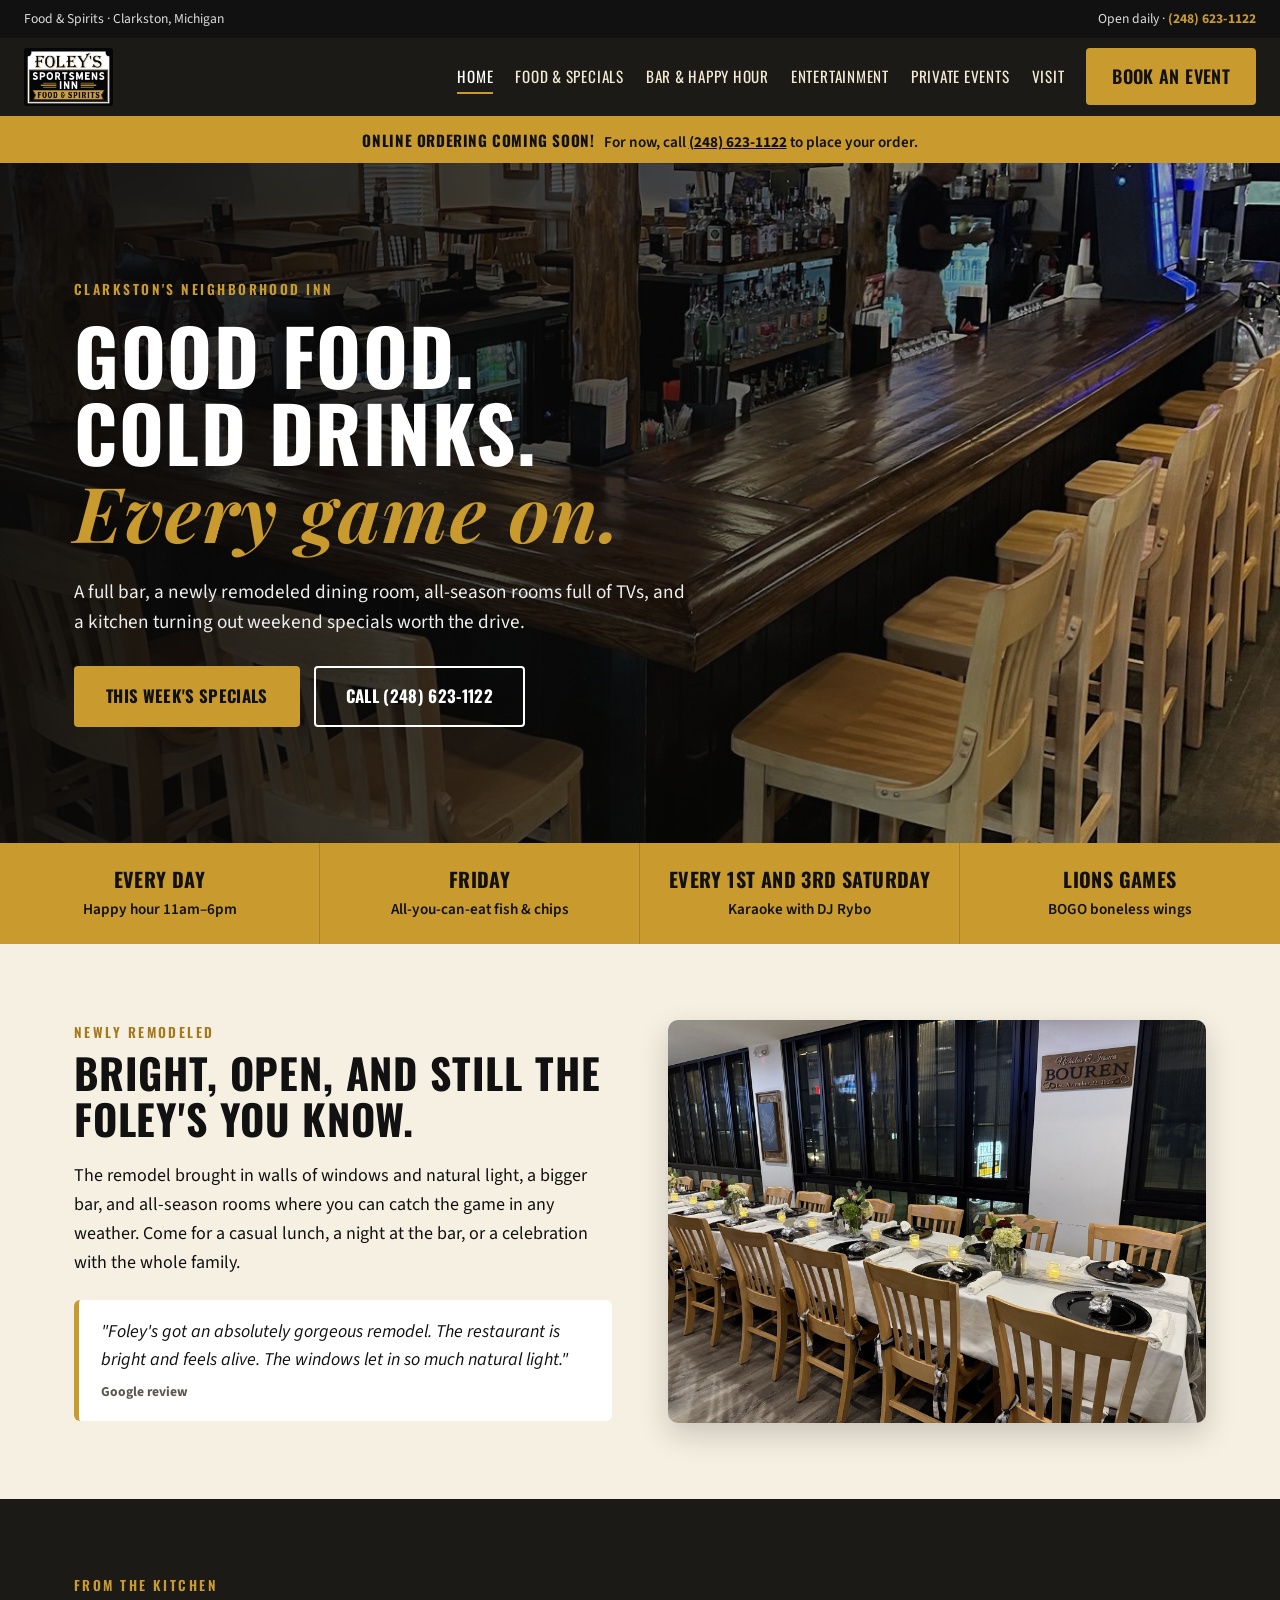
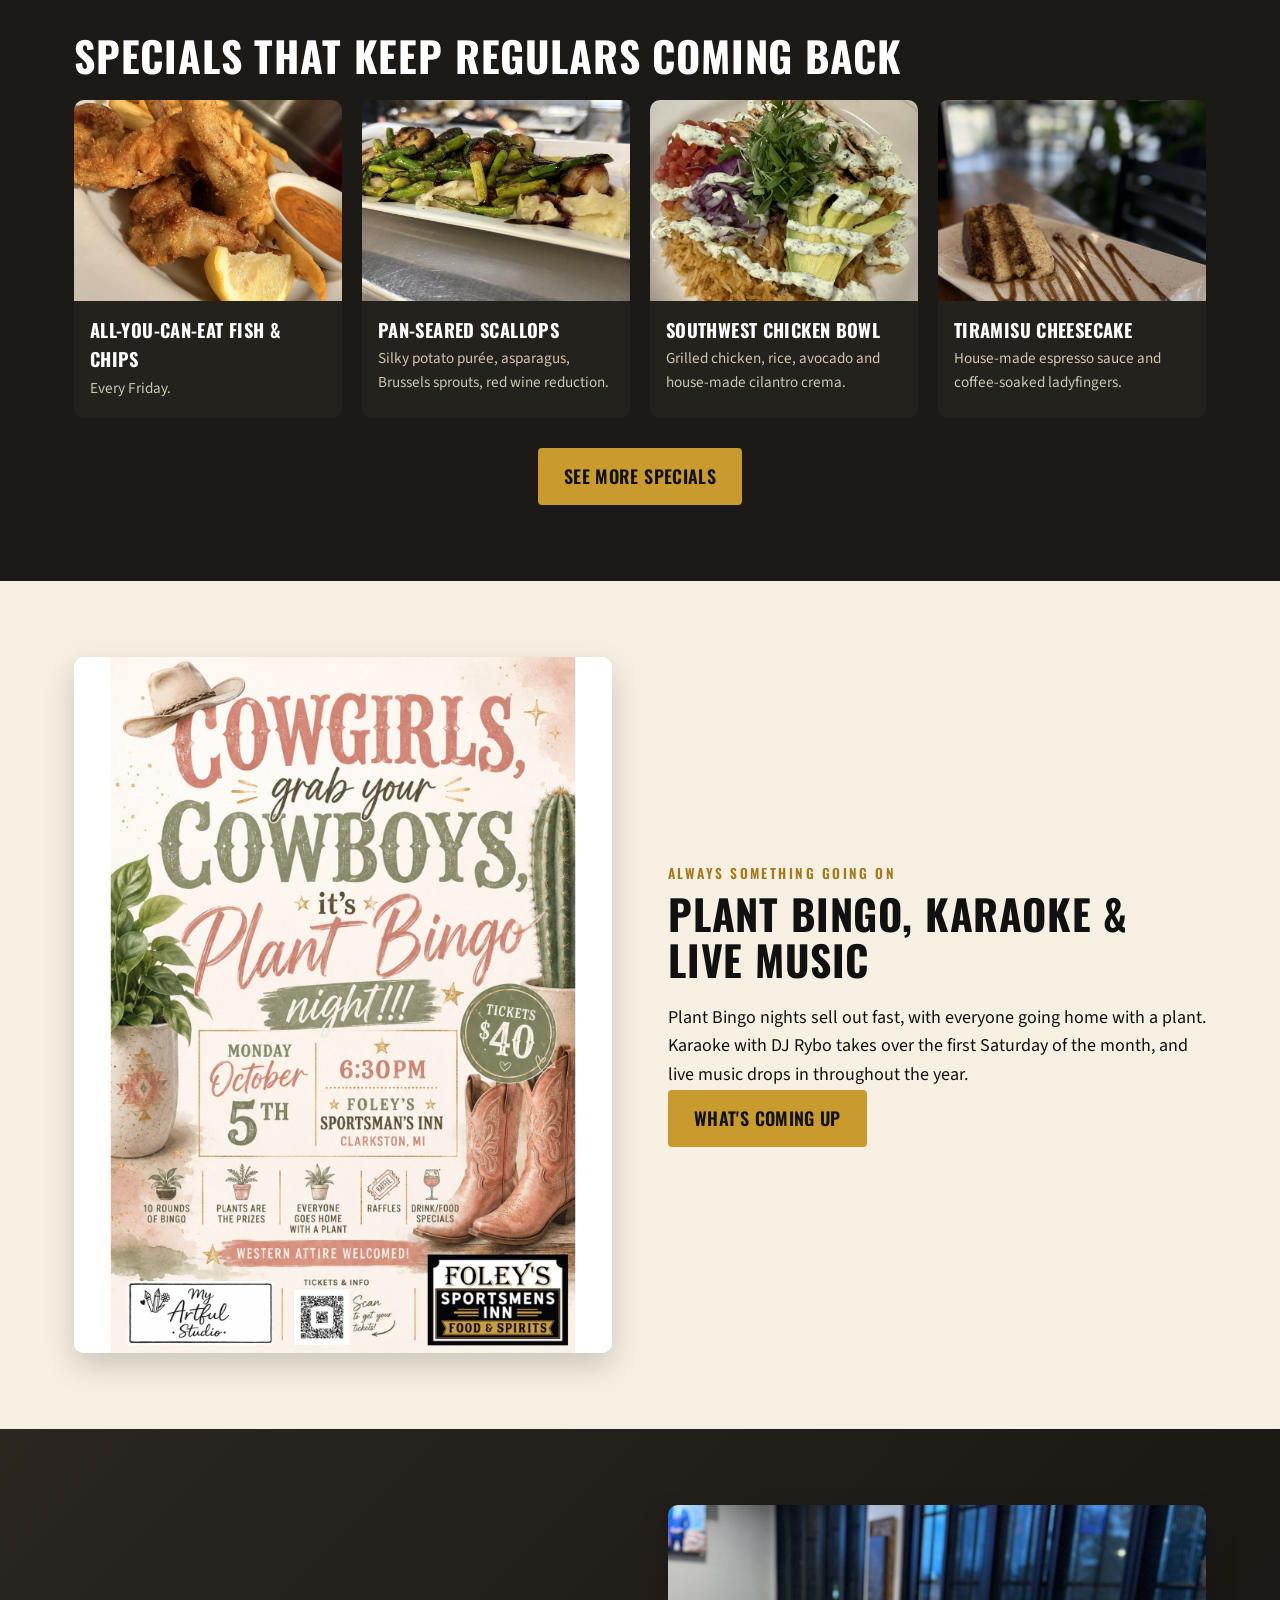
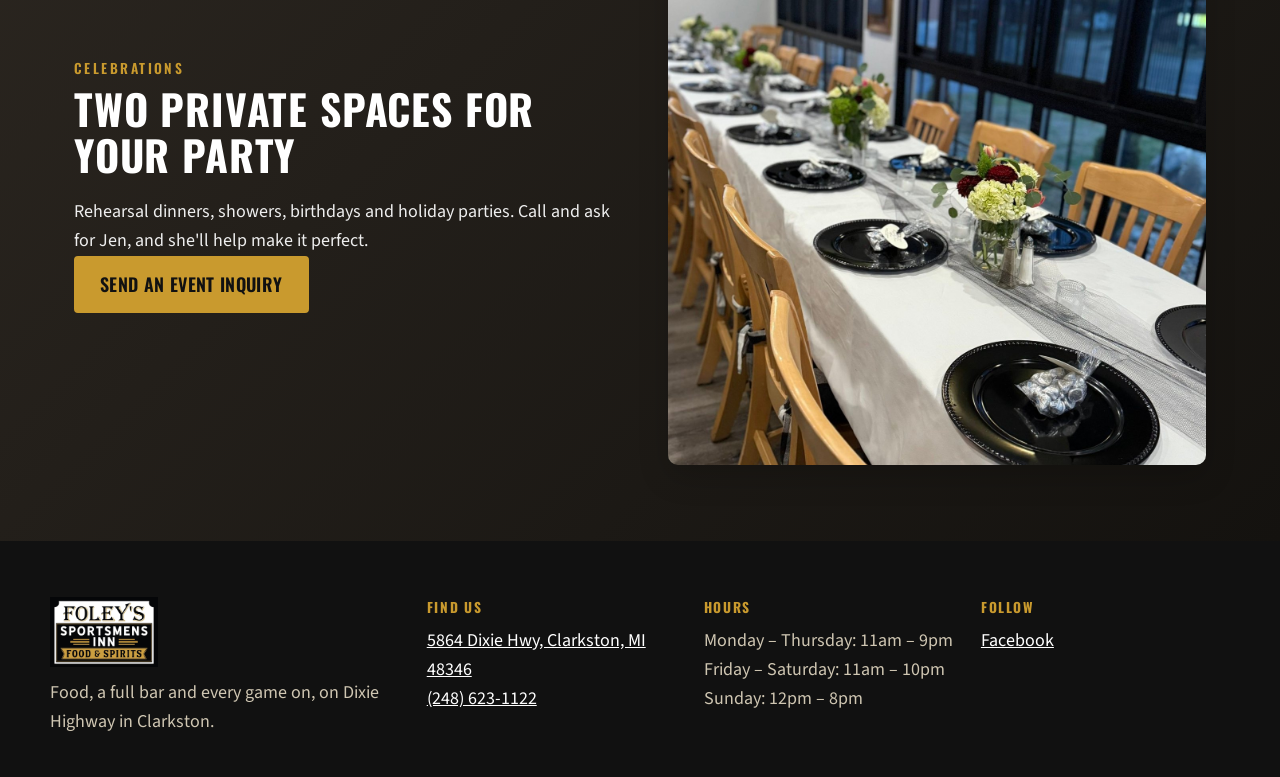
==== site/index.html @ 955fa4b8 "Foley's Sportsmens Inn website" ====
<!doctype html><html lang="en"><head><meta charset="utf-8"><meta name="viewport" content="width=device-width,initial-scale=1">
<title>Foley's Sportsmens Inn · Food & Spirits in Clarkston, MI</title><meta name="description" content="Full bar, daily happy hour, weekly specials, Friday all-you-can-eat fish & chips, private party rooms. 5864 Dixie Hwy, Clarkston.">
<link rel="preconnect" href="https://fonts.googleapis.com"><link rel="preconnect" href="https://fonts.gstatic.com" crossorigin>
<link href="https://fonts.googleapis.com/css2?family=Oswald:wght@500;600;700&family=Playfair+Display:ital,wght@1,600&family=Source+Sans+3:wght@400;600;700&display=swap" rel="stylesheet">
<link rel="stylesheet" href="styles.css"><link rel="icon" href="images/logo.jpg">
<script type="application/ld+json">{"@context":"https://schema.org","@type":"BarOrPub","name":"Foley's Sportsmens Inn","telephone":"+1-248-623-1122",
"address":{"@type":"PostalAddress","streetAddress":"5864 Dixie Hwy","addressLocality":"Clarkston","addressRegion":"MI","postalCode":"48346"},
"openingHours":["Mo-Th 11:00-21:00","Fr-Sa 11:00-22:00","Su 12:00-20:00"],"servesCuisine":["American","Bar food"],"sameAs":["https://www.facebook.com/sportsmensgreatnorthern/"]}</script></head><body>
<div class="topbar"><span>Food & Spirits · Clarkston, Michigan</span><span>Open daily · <a href="tel:+12486231122">(248) 623-1122</a></span></div>
<header class="hdr"><a class="brand" href="index.html"><img src="images/logo.jpg" alt="Foley's Sportsmens Inn Food & Spirits logo"></a>
<button class="burger" aria-label="Menu" aria-expanded="false" onclick="this.parentElement.classList.toggle('open')"><span></span><span></span><span></span></button>
<nav><a href="index.html" class=on>Home</a><a href="menu.html">Food & Specials</a><a href="bar.html">Bar & Happy Hour</a><a href="events.html">Entertainment</a><a href="parties.html">Private Events</a><a href="visit.html">Visit</a><a class="btn" href="parties.html#inquire">Book an Event</a></nav></header>
<div class="soon"><b>Online ordering coming soon!</b> For now, call <a href="tel:+12486231122">(248) 623-1122</a> to place your order.</div>
<main>
<section class="hero" style="background-image:url(images/bar.jpg)"><div class="hero-in">
<p class="kicker">Clarkston's neighborhood inn</p>
<h1>Good food.<br>Cold drinks.<br><em>Every game on.</em></h1>
<p class="lede">A full bar, a newly remodeled dining room, all-season rooms full of TVs, and a kitchen turning out weekend specials worth the drive.</p>
<div class="ctas"><a class="btn big" href="menu.html">This week's specials</a><a class="btn line big" href="tel:+12486231122">Call (248) 623-1122</a></div></div></section>

<section class="ticker"><div><b>Every day</b><span>Happy hour 11am–6pm</span></div><div><b>Friday</b><span>All-you-can-eat fish & chips</span></div><div><b>Every 1st and 3rd Saturday</b><span>Karaoke with DJ Rybo</span></div><div><b>Lions games</b><span>BOGO boneless wings</span></div></section>

<section class="wrap split"><div>
<p class="kicker">Newly remodeled</p><h2>Bright, open, and still the Foley's you know.</h2>
<p>The remodel brought in walls of windows and natural light, a bigger bar, and all-season rooms where you can catch the game in any weather. Come for a casual lunch, a night at the bar, or a celebration with the whole family.</p>
<blockquote>"Foley's got an absolutely gorgeous remodel. The restaurant is bright and feels alive. The windows let in so much natural light."<cite>Google review</cite></blockquote>
</div><figure><img src="images/banquet.jpg" alt="The bright dining room set for an event" loading="lazy"></figure></section>

<section class="dark"><div class="wrap"><p class="kicker">From the kitchen</p><h2>Specials that keep regulars coming back</h2>
<div class="cards">
<div class="card"><img src="images/fish-chips.jpg" alt="Fish and chips" loading="lazy"><h3>All-You-Can-Eat Fish & Chips</h3><p>Every Friday.</p></div>
<div class="card"><img src="images/scallops.jpg" alt="Pan seared scallops with asparagus" loading="lazy"><h3>Pan-Seared Scallops</h3><p>Silky potato purée, asparagus, Brussels sprouts, red wine reduction.</p></div>
<div class="card"><img src="images/sw-bowl.jpg" alt="Southwest chicken bowl" loading="lazy"><h3>Southwest Chicken Bowl</h3><p>Grilled chicken, rice, avocado and house-made cilantro crema.</p></div>
<div class="card"><img src="images/cheesecake.jpg" alt="Tiramisu cheesecake" loading="lazy"><h3>Tiramisu Cheesecake</h3><p>House-made espresso sauce and coffee-soaked ladyfingers.</p></div>
</div><p class="center"><a class="btn" href="menu.html">See more specials</a></p></div></section>

<section class="wrap split rev"><figure class="flyer"><img src="images/plant-bingo.jpg" alt="Plant Bingo night flyer" loading="lazy"></figure><div>
<p class="kicker">Always something going on</p><h2>Plant Bingo, karaoke & live music</h2>
<p>Plant Bingo nights sell out fast, with everyone going home with a plant. Karaoke with DJ Rybo takes over the first Saturday of the month, and live music drops in throughout the year.</p>
<a class="btn" href="events.html">What's coming up</a></div></section>

<section class="band"><div class="wrap split"><div>
<p class="kicker gold">Celebrations</p><h2>Two private spaces for your party</h2>
<p>Rehearsal dinners, showers, birthdays and holiday parties. Call and ask for Jen, and she'll help make it perfect.</p>
<a class="btn gold" href="parties.html#inquire">Send an event inquiry</a></div>
<figure><img src="images/table-set.jpg" alt="A long table set for a private party" loading="lazy"></figure></div></section>
</main>
<footer class="ftr"><div class="fwrap">
<div><img class="flogo" src="images/logo.jpg" alt="Foley's Sportsmens Inn"><p>Food, a full bar and every game on, on Dixie Highway in Clarkston.</p></div>
<div><h4>Find us</h4><p><a href="https://www.google.com/maps/search/?api=1&query=Foley%27s+Sportsmens+Inn+5864+Dixie+Hwy+Clarkston+MI">5864 Dixie Hwy, Clarkston, MI 48346</a><br><a href="tel:+12486231122">(248) 623-1122</a></p></div>
<div><h4>Hours</h4><p>Monday – Thursday: 11am – 9pm<br>Friday – Saturday: 11am – 10pm<br>Sunday: 12pm – 8pm</p></div>
<div><h4>Follow</h4><p><a href="https://www.facebook.com/sportsmensgreatnorthern/">Facebook</a></p></div></div></footer></body></html>
---- site/styles.css ----
:root{--ink:#111;--char:#1b1a17;--cream:#f6f0e2;--gold:#c99a2e;--gold-d:#a37a1b;--soft:#5c574d;--line:#e2d8c2;--r:10px;--sh:0 12px 30px rgba(0,0,0,.18)}
*{box-sizing:border-box;margin:0}
body{font-family:'Source Sans 3',system-ui,sans-serif;font-size:18px;line-height:1.6;color:var(--ink);background:var(--cream)}
img{max-width:100%;display:block}
a{color:inherit}
h1,h2,h3,.btn,.ticker b,.kicker{font-family:'Oswald',sans-serif;text-transform:uppercase;letter-spacing:.02em}
h1{font-size:clamp(2.6rem,6vw,5rem);line-height:1}
h1 em,h2 em{font-family:'Playfair Display',serif;text-transform:none;font-style:italic;color:var(--gold)}
h2{font-size:clamp(1.8rem,3.4vw,2.6rem);line-height:1.1;margin:.15em 0 .5em}
h3{font-size:1.15rem}
p+p{margin-top:.8em}
.kicker{color:var(--gold-d);font-size:.85rem;letter-spacing:.18em;font-weight:600}
.kicker.gold{color:var(--gold)}
.wrap{max-width:1180px;margin:0 auto;padding:76px 24px}
.btn{display:inline-block;background:var(--gold);color:var(--ink);text-decoration:none;font-weight:600;padding:12px 24px;border:2px solid var(--gold);border-radius:4px;transition:.15s}
.btn:hover{background:var(--gold-d);border-color:var(--gold-d)}
.btn.line{background:transparent;color:#fff;border-color:#fff}
.btn.line:hover{background:#fff;color:var(--ink)}
.btn.big{padding:15px 30px;font-size:1.05rem}
.topbar{background:var(--ink);color:#ddd;font-size:.85rem;display:flex;justify-content:space-between;flex-wrap:wrap;gap:10px;padding:8px 24px}
.topbar a{color:var(--gold);font-weight:700;text-decoration:none}
.hdr{position:sticky;top:0;z-index:30;background:var(--char);display:flex;align-items:center;justify-content:space-between;padding:10px 24px;border-bottom:3px solid var(--gold)}
.brand img{height:58px;width:auto;border-radius:3px}
.hdr nav{display:flex;align-items:center;gap:22px}
.hdr nav a:not(.btn){color:#f3ead6;text-decoration:none;font-family:'Oswald',sans-serif;text-transform:uppercase;font-size:.95rem;letter-spacing:.05em;padding:4px 0;border-bottom:2px solid transparent}
.hdr nav a.on,.hdr nav a:not(.btn):hover{border-color:var(--gold);color:#fff}
.burger{display:none;background:none;border:0;padding:8px;cursor:pointer}
.burger span{display:block;width:26px;height:3px;background:#fff;margin:5px 0}
.hero{min-height:680px;background-size:cover;background-position:center 60%;position:relative;display:flex;align-items:center}
.hero::before{content:"";position:absolute;inset:0;background:linear-gradient(90deg,rgba(10,9,8,.92) 0%,rgba(10,9,8,.7) 45%,rgba(10,9,8,.15) 100%)}
.hero-in{position:relative;max-width:1180px;width:100%;margin:0 auto;padding:80px 24px;color:#fff}
.hero .kicker{color:var(--gold)}
.hero h1{margin:.2em 0 .35em}
.lede{font-size:1.2rem;max-width:32em;color:#eee}
.ctas{display:flex;flex-wrap:wrap;gap:14px;margin-top:28px}
.ticker{display:grid;grid-template-columns:repeat(4,1fr);background:var(--gold)}
.ticker div{padding:20px 14px;text-align:center;border-right:1px solid rgba(0,0,0,.15)}
.ticker div:last-child{border:0}
.ticker b{display:block;font-size:1.25rem}
.ticker span{font-weight:600;font-size:.95rem}
.split{display:grid;grid-template-columns:1fr 1fr;gap:56px;align-items:center}
.split.rev>figure{order:-1}
figure img{width:100%;max-height:560px;object-fit:cover;border-radius:var(--r);box-shadow:var(--sh)}
blockquote{margin-top:22px;padding:18px 22px;border-left:5px solid var(--gold);background:#fff;border-radius:6px;font-style:italic}
blockquote cite{display:block;margin-top:6px;font-style:normal;font-weight:700;font-size:.85rem;color:var(--soft)}
.dark{background:var(--char);color:#eee}
.dark h2{color:#fff}
.dark .kicker{color:var(--gold)}
.cards{display:grid;grid-template-columns:repeat(4,1fr);gap:20px;margin-top:10px}
.card{background:#24221d;border-radius:var(--r);overflow:hidden}
.card img{aspect-ratio:4/3;object-fit:cover;width:100%}
.card h3{padding:14px 16px 2px;color:#fff}
.card p{padding:0 16px 18px;color:#cfc6b2;font-size:.95rem}
.center{text-align:center;margin-top:30px}
.band{background:linear-gradient(135deg,#2b2620,#14120f);color:#eee}
.band h2{color:#fff}
.btn.gold{background:var(--gold)}
.big{font-size:1.2rem;font-weight:700}
.pagehead{min-height:340px;background-size:cover;background-position:center;position:relative;display:flex;align-items:flex-end}
.pagehead::before{content:"";position:absolute;inset:0;background:linear-gradient(0deg,rgba(10,9,8,.9),rgba(10,9,8,.3))}
.pagehead div{position:relative;max-width:1180px;width:100%;margin:0 auto;padding:48px 24px;color:#fff}
.pagehead .kicker{color:var(--gold)}
.pagehead h1{font-size:clamp(2.2rem,5vw,3.6rem);margin-bottom:.2em}
.wrap>h2{margin-top:36px}
.menu{display:grid;grid-template-columns:1fr 1fr;gap:6px 40px}
.menu div{padding:16px 0;border-bottom:1px solid var(--line)}
.menu em{font-style:normal;font-family:'Source Sans 3';font-size:.72rem;font-weight:700;text-transform:uppercase;letter-spacing:.06em;background:var(--ink);color:var(--gold);padding:2px 8px;border-radius:3px;margin-left:6px;vertical-align:middle}
.menu p{color:var(--soft);font-size:.97rem}
.gallery{display:grid;grid-template-columns:repeat(auto-fit,minmax(220px,1fr));gap:14px;margin:28px 0 8px}
.gallery img{aspect-ratio:1;object-fit:cover;width:100%;border-radius:8px}
.note{margin-top:30px;background:var(--ink);color:var(--gold);padding:16px 20px;border-radius:6px;font-weight:700;text-align:center}
.hh{background:var(--char);color:#fff;padding:28px 30px;border-radius:var(--r);border:2px solid var(--gold)}
.hh h3{color:var(--gold);margin-top:6px}
.hh ul{list-style:none;padding:0;margin:8px 0 18px}
.hh li{display:flex;justify-content:space-between;border-bottom:1px dashed #555;padding:6px 0}
.small{font-size:.92rem;color:var(--soft);margin-top:14px}
.hours{border-collapse:collapse;margin-bottom:18px}
.hours td{padding:8px 26px 8px 0;border-bottom:1px solid var(--line)}
.map{width:100%;height:420px;border:0;border-radius:var(--r);box-shadow:var(--sh)}
.ftr{background:var(--ink);color:#cfc6b2;padding:56px 24px 40px}
.fwrap{max-width:1180px;margin:0 auto;display:grid;grid-template-columns:1.4fr 1fr 1fr 1fr;gap:28px}
.flogo{height:70px;width:auto;margin-bottom:12px}
.ftr h4{color:var(--gold);font-family:'Oswald';text-transform:uppercase;letter-spacing:.12em;font-size:.85rem;margin-bottom:8px}
.ftr a{color:#fff}
@media(max-width:980px){
 .burger{display:block}
 .hdr nav{display:none;position:absolute;left:0;right:0;top:100%;background:var(--char);flex-direction:column;align-items:stretch;padding:10px 24px 20px;gap:0}
 .hdr.open nav{display:flex}
 .hdr nav a:not(.btn){padding:12px 0;border-bottom:1px solid #333}
 .hdr nav .btn{margin-top:12px;text-align:center}
 .hero{min-height:560px}
 .hero::before{background:linear-gradient(0deg,rgba(10,9,8,.92) 30%,rgba(10,9,8,.45))}
 .split{grid-template-columns:1fr;gap:32px}
 .split.rev>figure{order:0}
 .cards{grid-template-columns:1fr 1fr}
 .ticker{grid-template-columns:1fr 1fr}
 .ticker div:nth-child(2){border-right:0}
 .menu{grid-template-columns:1fr}
 .fwrap{grid-template-columns:1fr 1fr}
 .wrap{padding:52px 20px}
}
@media(max-width:520px){.cards{grid-template-columns:1fr}.fwrap{grid-template-columns:1fr}.topbar span:first-child{display:none}.brand img{height:46px}}

figure.flyer img{object-fit:contain;max-height:none;height:auto;background:#fff}
.inq{background:#24221d;padding:26px;border-radius:10px;display:grid;gap:14px}
.inq label{display:grid;gap:6px;font-weight:600;color:#f3ead6;font-size:.95rem}
.inq input,.inq select,.inq textarea{font:inherit;padding:11px 12px;border-radius:6px;border:1px solid #4a463d;background:#fff;color:#111}
.inq .row{display:grid;grid-template-columns:1fr 1fr;gap:14px}
.inq .btn{justify-self:start;cursor:pointer}
.hp{position:absolute;left:-9999px}
.formmsg{color:var(--gold);font-weight:700;min-height:1.4em}
@media(max-width:520px){.inq .row{grid-template-columns:1fr}}

.mjump{position:sticky;top:78px;z-index:15;background:var(--ink);display:flex;gap:6px;overflow-x:auto;padding:10px 24px;scrollbar-width:none}
.mjump a{flex:none;color:#f3ead6;text-decoration:none;font-family:'Oswald';text-transform:uppercase;font-size:.85rem;letter-spacing:.06em;padding:6px 12px;border:1px solid #3a372f;border-radius:99px}
.mjump a:hover{border-color:var(--gold);color:var(--gold)}
.msec{scroll-margin-top:150px;margin-bottom:40px}
.mnote{color:var(--soft);font-style:italic;max-width:62em;margin:-6px 0 14px}
.mgrid{display:grid;grid-template-columns:1fr 1fr;gap:0 44px}
.mi{padding:14px 0;border-bottom:1px solid var(--line)}
.mh{display:flex;justify-content:space-between;align-items:baseline;gap:14px}
.mp{font-family:'Oswald';color:var(--gold-d);font-weight:600;white-space:nowrap;text-align:right}
.mi p{color:var(--soft);font-size:.96rem;margin-top:3px}
.fine{font-size:.8rem;color:var(--soft);margin-top:26px}
@media(max-width:980px){.mgrid{grid-template-columns:1fr}.mjump{top:72px}.mh{flex-wrap:wrap}}

.feat{background:var(--char)}.feat .wrap{padding:54px 24px}.feat h2{color:#fff}.feat .kicker{color:var(--gold)}
.fgrid{display:grid;grid-template-columns:repeat(3,1fr);gap:20px}
.fcard{display:block;background:#24221d;border-radius:12px;overflow:hidden;text-decoration:none;transition:transform .18s}
.fcard:hover{transform:translateY(-4px)}
.fcard img{width:100%;aspect-ratio:4/3;object-fit:cover}
.fcard>div{padding:14px 16px 18px}.fcard h3{color:#fff;font-size:1.05rem}.fcard p{color:#cfc6b2;font-size:.92rem;margin-top:4px}.fcard .mp{color:var(--gold)}
.mban{width:100%;height:260px;object-fit:cover;border-radius:12px;margin-bottom:18px;box-shadow:var(--sh)}
@media(max-width:980px){.fgrid{grid-template-columns:1fr 1fr}.mban{height:200px}}
@media(max-width:560px){.fgrid{grid-template-columns:1fr}}

.soon{background:var(--gold);color:var(--ink);text-align:center;padding:9px 16px;font-weight:600;font-size:.95rem}
.soon b{font-family:'Oswald',sans-serif;text-transform:uppercase;letter-spacing:.04em;margin-right:6px}.soon a{color:var(--ink);font-weight:700}
.soonbox{background:var(--char);color:#eee}.soonbox>div{max-width:1180px;margin:0 auto;padding:34px 24px;text-align:center}.soonbox h2{color:#fff;margin:.1em 0 .3em}.soonbox .kicker{color:var(--gold)}.soonbox p{max-width:40em;margin:0 auto 18px}
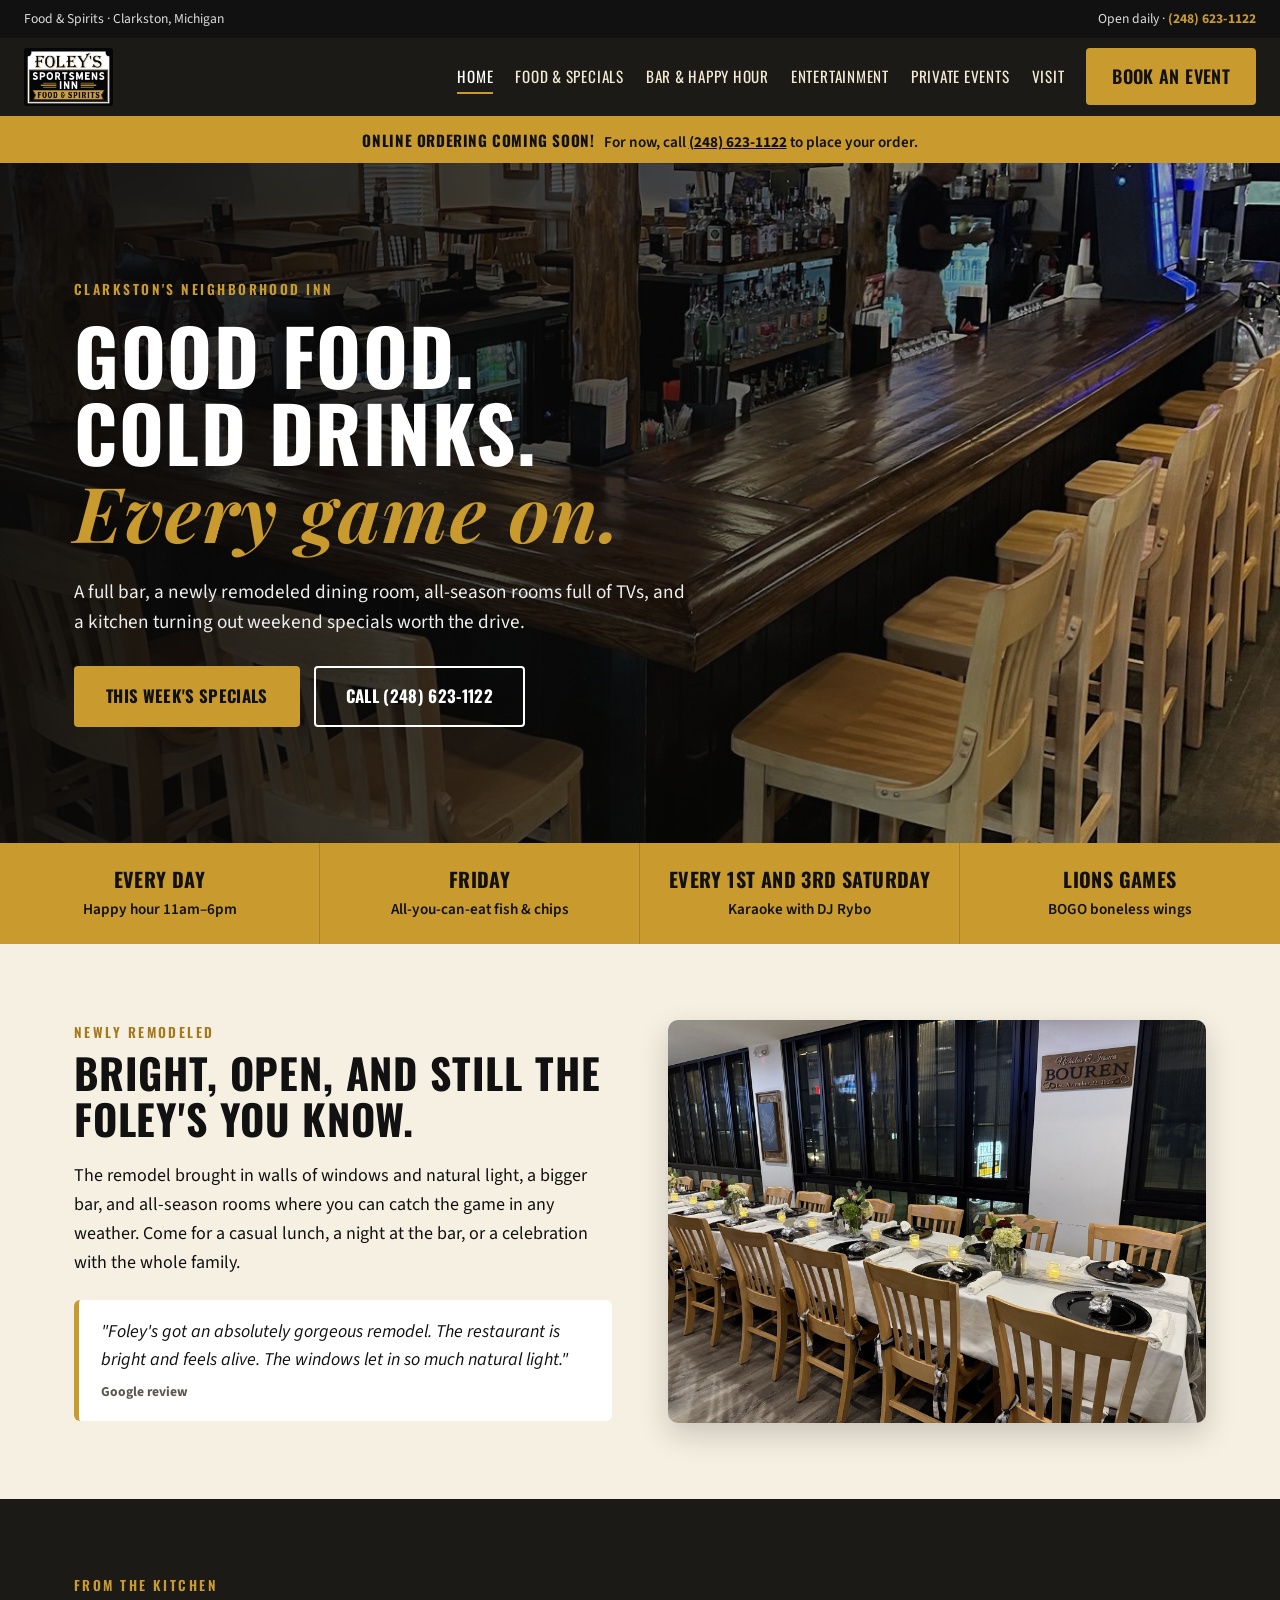
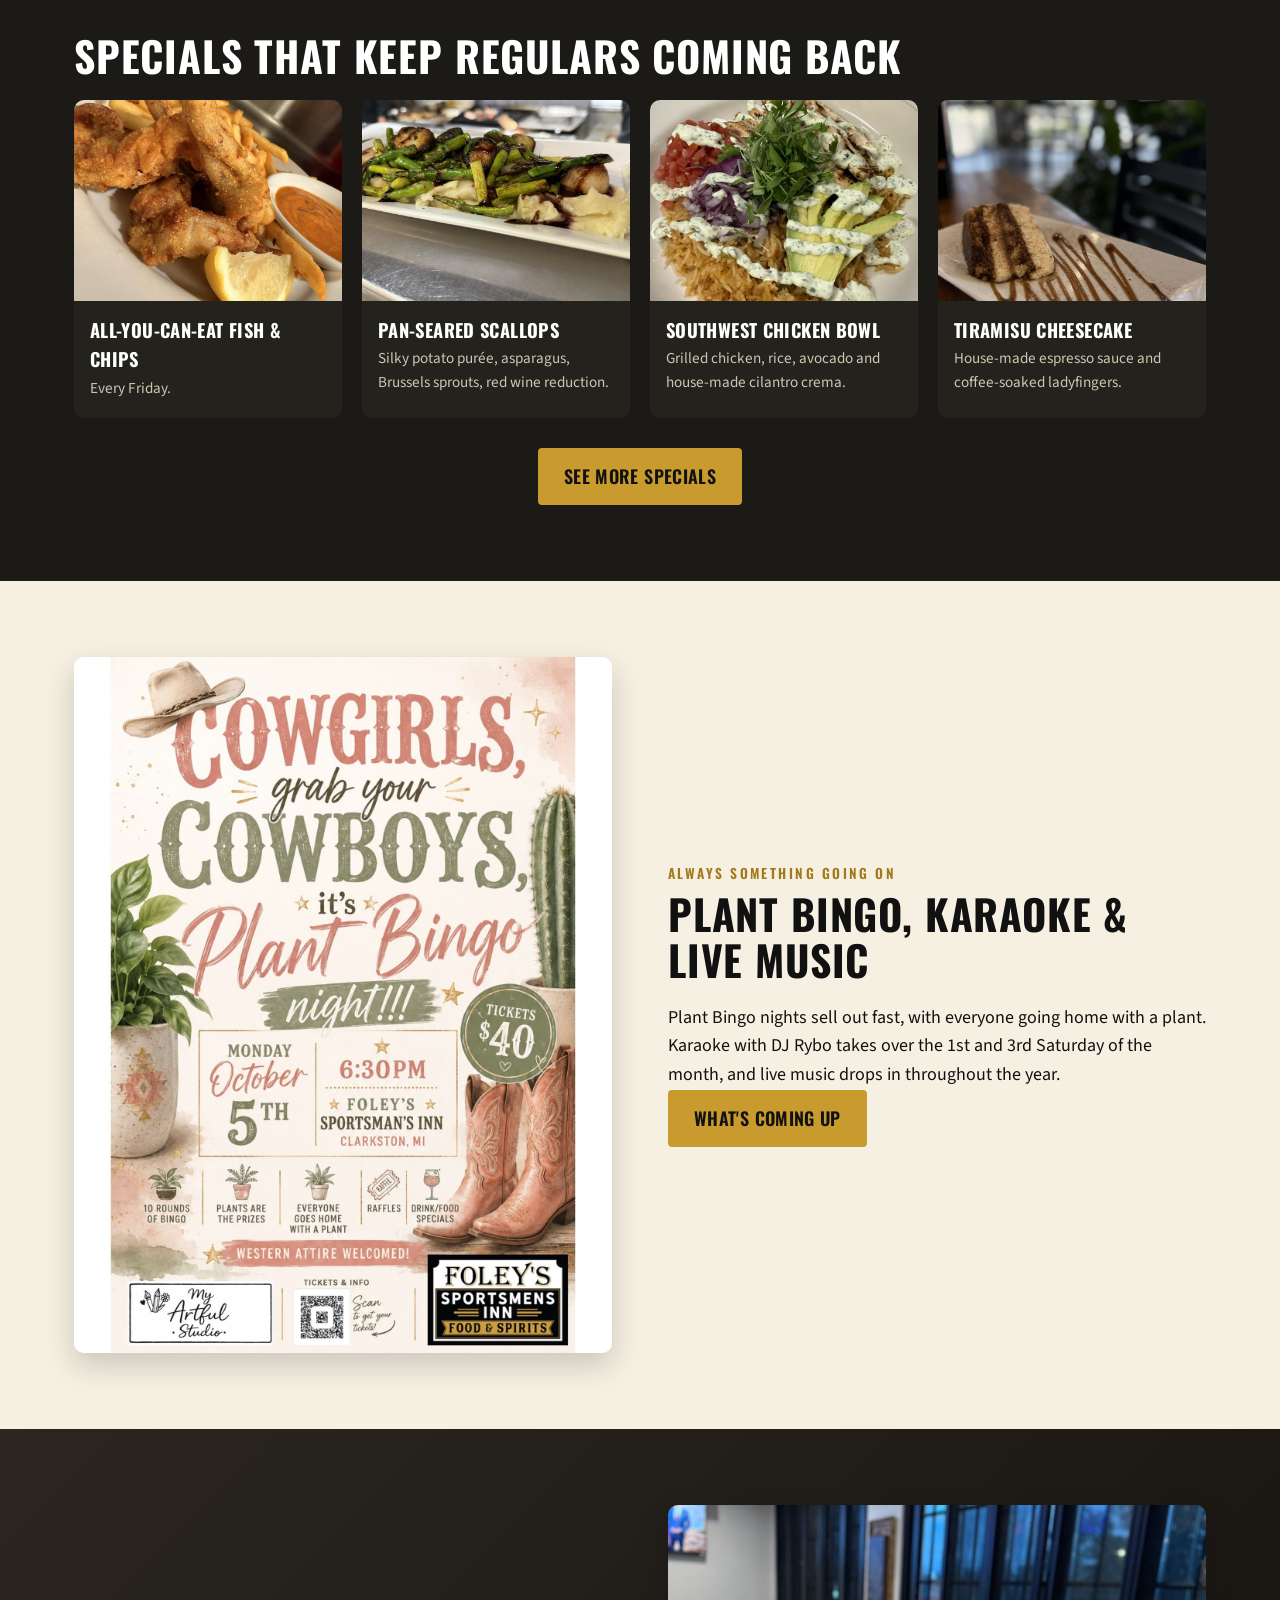
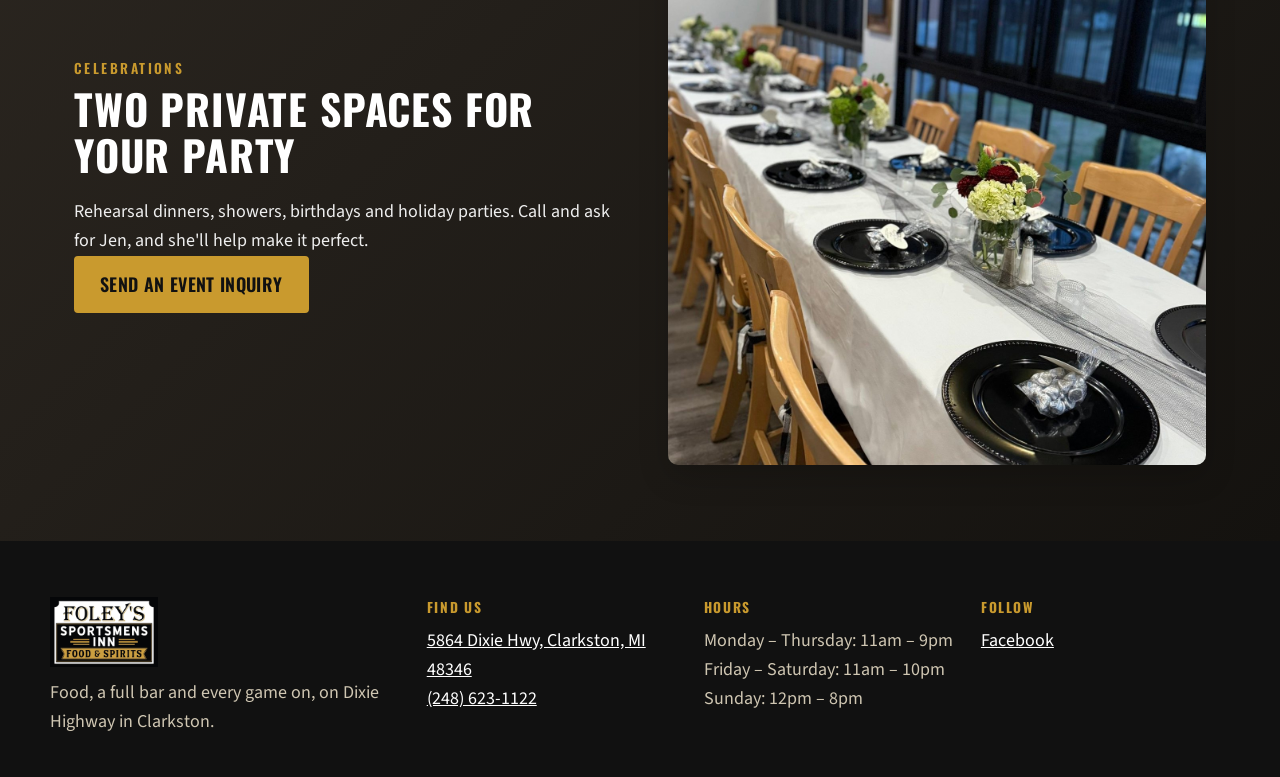
==== commit 90972e7a: "Updated homepage karaoke paragraph to include 1st and 3rd Saturday" ====
--- a/site/index.html
+++ b/site/index.html
@@ -36,7 +36,7 @@
 
 <section class="wrap split rev"><figure class="flyer"><img src="images/plant-bingo.jpg" alt="Plant Bingo night flyer" loading="lazy"></figure><div>
 <p class="kicker">Always something going on</p><h2>Plant Bingo, karaoke & live music</h2>
-<p>Plant Bingo nights sell out fast, with everyone going home with a plant. Karaoke with DJ Rybo takes over the first Saturday of the month, and live music drops in throughout the year.</p>
+<p>Plant Bingo nights sell out fast, with everyone going home with a plant. Karaoke with DJ Rybo takes over the 1st and 3rd Saturday of the month, and live music drops in throughout the year.</p>
 <a class="btn" href="events.html">What's coming up</a></div></section>
 
 <section class="band"><div class="wrap split"><div>
